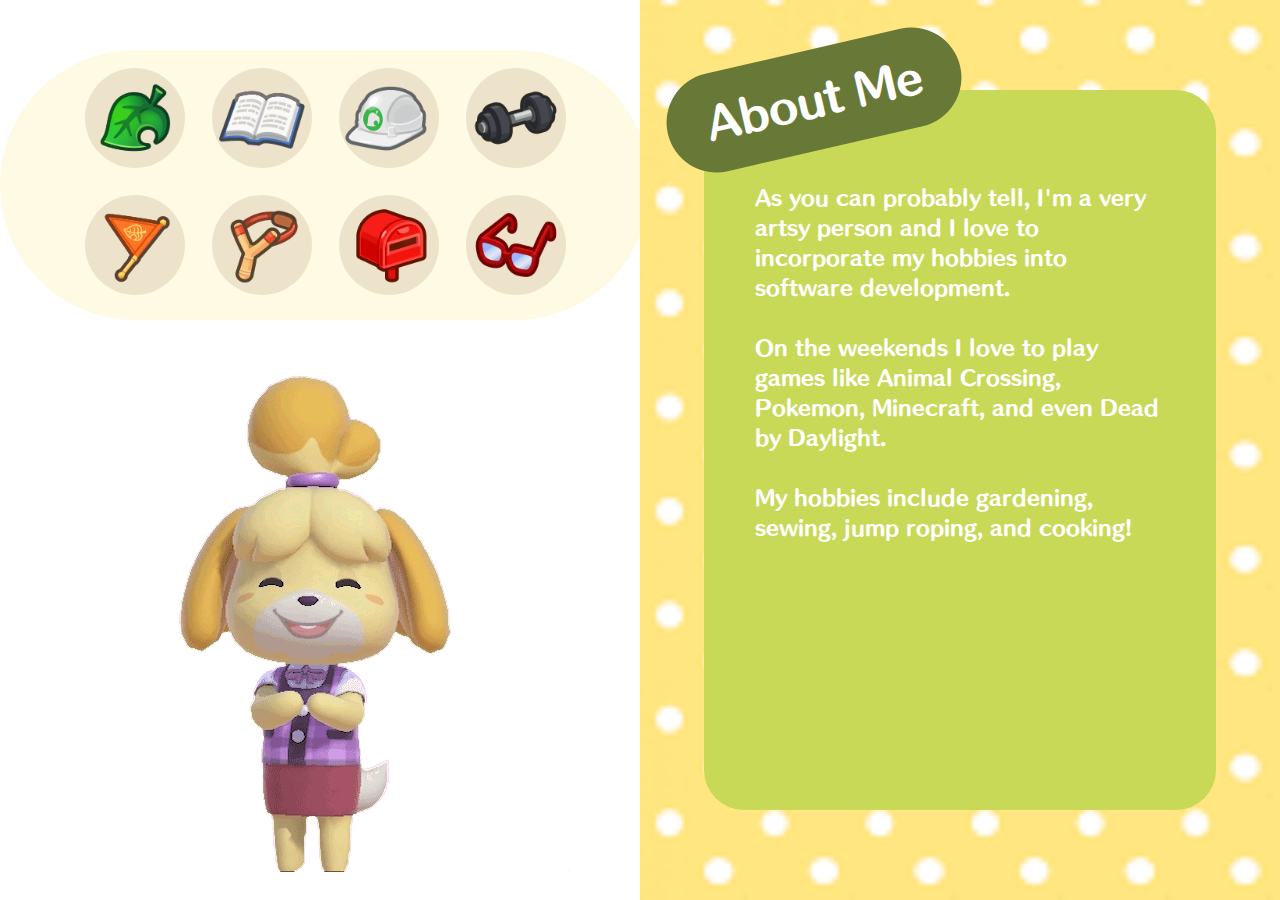
==== index.html @ ef81800f "Put everything on one html file" ====
<!DOCTYPE html>
<html lang="en">
  <head>
    <meta charset="UTF-8" />
    <meta http-equiv="X-UA-Compatible" content="IE=edge" />
    <meta name="viewport" content="width=device-width, initial-scale=1.0" />
    <title>Cesar Fuentes</title>
    <link rel="stylesheet" href="./styles.css" />
    <script type="module" src="element.js"></script>
    <script src="index.js"></script>
  </head>
  <body onload="ShowPanel('panel-1')">

     <!-- TODO: Intro  -->

    <div class="left-side">
      <navbar-template></navbar-template>     

       <!-- TODO: Character Animation -->
      <div class="animation"></div>

    </div>

    <div class="right-side">

      <panel-home id="panel-1"></panel-home>
      <panel-education id="panel-2"></panel-education>
      <panel-work id="panel-3"></panel-work>
      <panel-projects id="panel-4"></panel-projects>
      <panel-leader id="panel-5"></panel-leader>
      <panel-skills id="panel-6"></panel-skills>
      <panel-contact id="panel-7"></panel-contact>
      <panel-about id="panel-8"></panel-about>

    </div>

  </body>
</html>
---- styles.css ----
/* CSS variables ------------------------------------------------- */

html{ 
    -o-user-select: none;
    -moz-user-select: none;
    -webkit-user-select: none;
    user-select: none; 
}
p,a,h1,h2,h3,h4,h5,h6,div,br,li,td,article{
    -o-user-select: text;
    -moz-user-select: text;
    -webkit-user-select: text;
    user-select: text;
}


/* global styles ------------------------------------------------- */

:root {
    /* --selected-buton: #2BA49F; */
}
  
body {
    margin: 0;
}

form {
    display: inline;
}

.navbar {
    width: 650px;
    height: 270px;
    background-color: #FFFAE4;
    border-radius: 200px;
    display: table;
    margin: auto;
    margin-top: 50px;
    margin-bottom: 50px;
}

.buttons {
    text-align:center;
    display:table-cell;
    vertical-align: middle;
}


.btn {
    height: 100px;
    width: 100px;
    border-radius: 50%;
    background-color: #EDE3CA;
    margin: 10px;
}

.btn:hover {
    background-color: #2BA49F;

    /* TODO: change size slightly */
}


.btn:root {
    background-color: #2BA49F;
}





.left-side {  
    position: absolute;
    top: 0;
    right: 50%; 
    width: 50%; 
    height: 100%;
    /* background-position: 0 0; 
    background-repeat: no-repeat; 
    background-size: cover; */
}

.right-side {  
    position: absolute;
    top: 0;
    left: 50%; 
    width: 50%; 
    height: 100%;
}

.wallpaper {  
    width: 100%;
    height: 100%;
    position: absolute;
    top: 0;
    left: 0;
    background-repeat: repeat;
    background-position: 0 0;
    background-size: auto 100%;
    /*adjust s value for speed*/
    animation: animatedBackground 0s linear infinite; 
    /* 500000ms */
}


@keyframes animatedBackground {
    from {
        background-position: 0 0;
    }
    to {
        background-position: -1000px;
    }
}



.panel-partial {
    width: 80%;
    height: 70%;
    position: absolute;
    left: 50%;
    top: 50%;
    -webkit-transform: translate(-50%, -50%);
    transform: translate(-50%, -50%);
    border-radius: 40px;
    text-align: left;

    display: table;
}

.btn-long{
    opacity: 1;
    width: 300px;
    height: 100px;
    border-radius: 200px;
    text-align: center;
    vertical-align: middle;
    line-height: 100px;  
}



.panel-full {
    /* // opacity: 0.91; */

    width: 80%;
    height: 80%;
    position: absolute;
    left: 50%;
    top: 50%;
    -webkit-transform: translate(-50%, -50%);
    transform: translate(-50%, -50%);
    border-radius: 40px;
    text-align: left;

    display: table;
}

.titlebox {
    opacity: 1;
    width: 300px;
    height: 100px;
    border-radius: 200px;
    text-align: center;
    vertical-align: middle;
    line-height: 100px;  

    position: absolute;
    left: -40px;
    top: -40px;
    transform: rotate(-13deg);
}

.textbox {
    width: 80%;
    margin: 0 auto;
    margin-top: 10;

}





@font-face {
    font-family: 'animalCrossing';
    src: url(fonts/nintendoP_Humming-E_002pr.otf);
}



p2 {
    font-size: 31pt;
    font-family: animalCrossing;
    color: #FFF;
}

p, li, .tooltip {
    font-size: 15pt;
    font-family: animalCrossing;
    color: #FFF;
    line-height: 1.5;
}


.animation {
    display: block;
    height: 502px;
    width: 522px;
    background: url("animations/clapping.gif") no-repeat center center;
    margin: auto;
}




/* NAVIGATION BAR ------------------------------------------------- */

.tooltip {
    position:relative; /* making the .tooltip span a container for the tooltip text */
}

.tooltip:before {
    content: attr(data-text); /* here's the magic */
    position:absolute;
    transform:translateX(-20%);
    z-index: 1;
    top: 50%;

    margin-top:10px;

    width:200px;
    padding:10px;
    border-radius:10px;
    background:#2BA49F;
    color: #fff;
    text-align:center;
    display:none;
  }

  .tooltip:hover:before {
    display:block;
  }

  .tooltip:after {
    content: "";
    position: absolute;
    
    /* position tooltip correctly */
    /* transform:translateX(20%); */
    /* left:100%; */
    margin-left:12px;

    /* vertically center */
    top:50%;
    transform:translateY(-50%);


   
    /* the arrow */
    border: 50px solid #000;
    border-color: transparent transparent #2BA49F transparent;
    
    display:none;
  }
  .tooltip:hover:before, .tooltip:hover:after {
    display:block;
  }




li:not(:last-child) {
    margin-bottom: 20px;
}
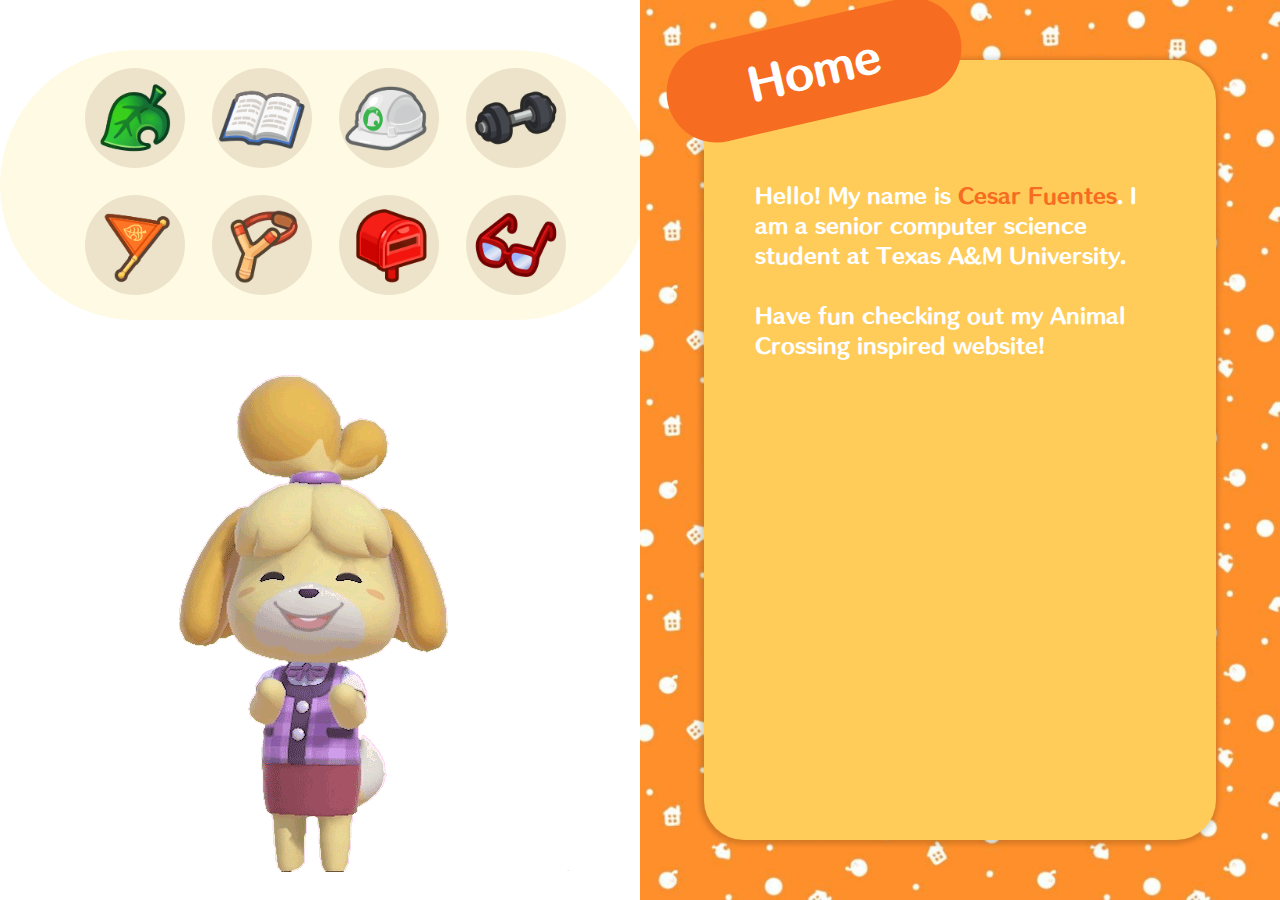
==== commit 9d00da11: "Fixed all pages on one file" ====
--- a/index.html
+++ b/index.html
@@ -9,31 +9,23 @@
     <script type="module" src="element.js"></script>
     <script src="index.js"></script>
   </head>
-  <body onload="ShowPanel('panel-1')">
-
-     <!-- TODO: Intro  -->
+  <body onload="bttnClicked(panel-1)">
 
     <div class="left-side">
       <navbar-template></navbar-template>     
-
-       <!-- TODO: Character Animation -->
-      <div class="animation"></div>
-
+      <div class="animation"></div> 
     </div>
 
-    <div class="right-side">
-
-      <panel-home id="panel-1"></panel-home>
-      <panel-education id="panel-2"></panel-education>
-      <panel-work id="panel-3"></panel-work>
-      <panel-projects id="panel-4"></panel-projects>
-      <panel-leader id="panel-5"></panel-leader>
-      <panel-skills id="panel-6"></panel-skills>
-      <panel-contact id="panel-7"></panel-contact>
-      <panel-about id="panel-8"></panel-about>
-
+    <div class="right-side" id="panels">
+      <div class="panel" id="panel-1"><panel-home ></panel-home></div>
+      <div class="panel" id="panel-2" style="display:none"><panel-education></panel-education></div>
+      <div class="panel" id="panel-3" style="display:none"><panel-work></panel-work></div>
+      <div class="panel" id="panel-4" style="display:none"><panel-projects></panel-projects></div>
+      <div class="panel" id="panel-5" style="display:none"><panel-leader></panel-leader></div>
+      <div class="panel" id="panel-6" style="display:none"><panel-skills></panel-skills></div>
+      <div class="panel" id="panel-7" style="display:none"><panel-contact></panel-contact></div>
+      <div class="panel" id="panel-8" style="display:none"><panel-about></panel-about></div>
     </div>
 
   </body>
 </html>
-
--- a/styles.css
+++ b/styles.css
@@ -12,6 +12,7 @@
     -webkit-user-select: text;
     user-select: text;
 }
+
 
 
 /* global styles ------------------------------------------------- */
@@ -37,6 +38,8 @@
     margin: auto;
     margin-top: 50px;
     margin-bottom: 50px;
+
+
 }
 
 .buttons {
@@ -97,9 +100,11 @@
     background-repeat: repeat;
     background-position: 0 0;
     background-size: auto 100%;
+
     /*adjust s value for speed*/
-    animation: animatedBackground 0s linear infinite; 
+    /* animation: animatedBackground 0s linear infinite;  */
     /* 500000ms */
+    /* transition: background .3s linear; */
 }
 
 
@@ -126,6 +131,8 @@
     text-align: left;
 
     display: table;
+
+
 }
 
 .btn-long{
@@ -154,6 +161,15 @@
     text-align: left;
 
     display: table;
+
+    /* box-shadow: 5px 5px 10px 2px rgba(0,0,0,.8); */
+
+    -webkit-box-shadow: -1px 1px 5px 3px rgba(0, 0, 0, 0.159);
+    -moz-box-shadow: -1px 1px 5px 3px rgba(0, 0, 0, 0.159);
+    box-shadow: -1px 1px 5px 3px rgba(0, 0, 0, 0.159);
+
+    border-color: aqua;
+
 }
 
 .titlebox {
@@ -171,11 +187,16 @@
     transform: rotate(-13deg);
 }
 
+
 .textbox {
     width: 80%;
-    margin: 0 auto;
-    margin-top: 10;
-
+    height: 600px;
+    margin: 100px auto 80px auto;
+    overflow: scroll;
+}
+
+.textbox::-webkit-scrollbar {
+    display: none;
 }
 
 
@@ -274,3 +295,15 @@
     margin-bottom: 20px;
 }
 
+
+
+
+
+/* .panel {
+    display: block;
+} */
+
+/* 
+.hide {
+    display: none;
+} */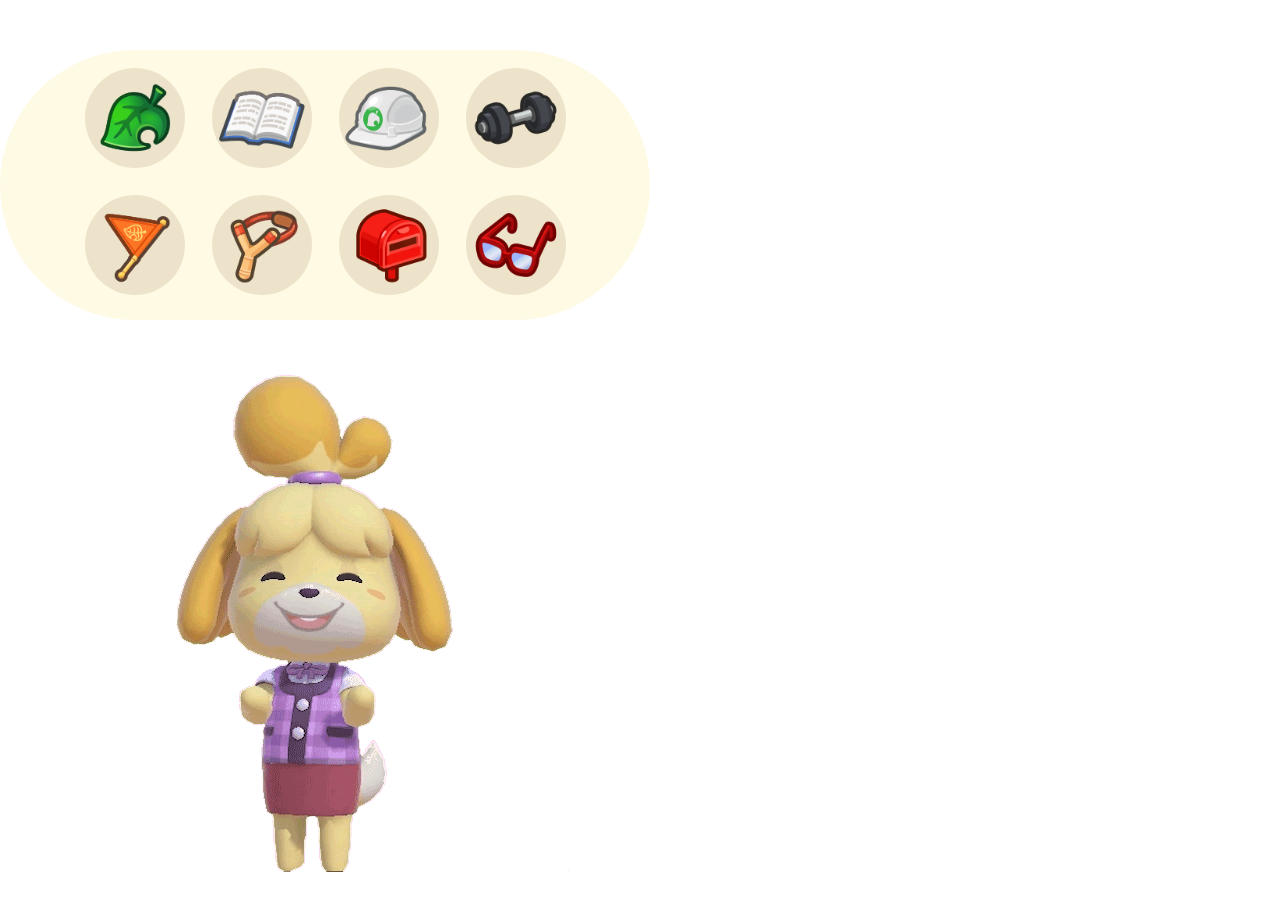
==== commit 712faca6: "Initial formatting fixes" ====
--- a/index.html
+++ b/index.html
@@ -12,7 +12,7 @@
   <body onload="bttnClicked(panel-1)">
 
     <div class="left-side">
-      <navbar-template></navbar-template>     
+      <navbar-template></navbar-template>
       <div class="animation"></div> 
     </div>
 
--- a/styles.css
+++ b/styles.css
@@ -1,4 +1,4 @@
-/* CSS variables ------------------------------------------------- */
+/* Global Styles ------------------------------------------------- */
 
 html{ 
     -o-user-select: none;
@@ -13,20 +13,55 @@
     user-select: text;
 }
 
-
-
-/* global styles ------------------------------------------------- */
-
-:root {
-    /* --selected-buton: #2BA49F; */
-}
-  
+@font-face {
+    font-family: 'animalCrossing';
+    src: url(fonts/nintendoP_Humming-E_002pr.otf);
+}
+
+p2 {
+    font-size: 31pt;
+    font-family: animalCrossing;
+    color: #FFF;
+}
+
+p, li, .tooltip {
+    font-size: 15pt;
+    font-family: animalCrossing;
+    color: #FFF;
+    line-height: 1.5;
+}
+
+li:not(:last-child) {
+    margin-bottom: 20px;
+}
+
 body {
     margin: 0;
 }
 
+:root {
+    --outline-color: #636666;
+    --dark-color: #63666652;
+}
+
+/* Navigation Bar ------------------------------------------------- */
+
 form {
     display: inline;
+}
+
+@media only screen and (max-width: 1436px) {
+
+    .left-side {  
+        width: 100%; 
+        right: 0%; 
+    }
+    
+    .right-side {  
+        width: 0%; 
+        display: none;
+    }    
+
 }
 
 .navbar {
@@ -38,8 +73,6 @@
     margin: auto;
     margin-top: 50px;
     margin-bottom: 50px;
-
-
 }
 
 .buttons {
@@ -47,7 +80,6 @@
     display:table-cell;
     vertical-align: middle;
 }
-
 
 .btn {
     height: 100px;
@@ -59,18 +91,56 @@
 
 .btn:hover {
     background-color: #2BA49F;
-
-    /* TODO: change size slightly */
-}
-
+}
 
 .btn:root {
     background-color: #2BA49F;
 }
 
-
-
-
+/* 
+
+.tooltip {
+    position:relative;
+}
+
+.tooltip:before {
+    content: attr(data-text);
+    position:absolute;
+    transform:translateX(-20%);
+    z-index: 1;
+    top: 50%;
+    margin-top:10px;
+    width:200px;
+    padding:10px;
+    border-radius:10px;
+    background:#2BA49F;
+    color: #fff;
+    text-align:center;
+    display:none;
+}
+
+.tooltip:hover:before {
+    display:block;
+}
+
+.tooltip:after {
+    content: "";
+    position: absolute;
+    margin-left:12px;
+    top:50%;
+    transform:translateY(-50%);
+    border: 50px solid #000;
+    border-color: transparent transparent #2BA49F transparent;
+    display:none;
+} 
+
+.tooltip:hover:before, .tooltip:hover:after {
+    display:block;
+} 
+
+*/
+
+/* Panels ------------------------------------------------- */
 
 .left-side {  
     position: absolute;
@@ -78,9 +148,6 @@
     right: 50%; 
     width: 50%; 
     height: 100%;
-    /* background-position: 0 0; 
-    background-repeat: no-repeat; 
-    background-size: cover; */
 }
 
 .right-side {  
@@ -100,13 +167,11 @@
     background-repeat: repeat;
     background-position: 0 0;
     background-size: auto 100%;
-
     /*adjust s value for speed*/
-    /* animation: animatedBackground 0s linear infinite;  */
+    /* animation: animatedBackground 500000ms linear infinite;  */
     /* 500000ms */
     /* transition: background .3s linear; */
 }
-
 
 @keyframes animatedBackground {
     from {
@@ -117,8 +182,6 @@
     }
 }
 
-
-
 .panel-partial {
     width: 80%;
     height: 70%;
@@ -129,10 +192,7 @@
     transform: translate(-50%, -50%);
     border-radius: 40px;
     text-align: left;
-
     display: table;
-
-
 }
 
 .btn-long{
@@ -145,11 +205,7 @@
     line-height: 100px;  
 }
 
-
-
 .panel-full {
-    /* // opacity: 0.91; */
-
     width: 80%;
     height: 80%;
     position: absolute;
@@ -159,17 +215,10 @@
     transform: translate(-50%, -50%);
     border-radius: 40px;
     text-align: left;
-
     display: table;
-
-    /* box-shadow: 5px 5px 10px 2px rgba(0,0,0,.8); */
-
-    -webkit-box-shadow: -1px 1px 5px 3px rgba(0, 0, 0, 0.159);
-    -moz-box-shadow: -1px 1px 5px 3px rgba(0, 0, 0, 0.159);
-    box-shadow: -1px 1px 5px 3px rgba(0, 0, 0, 0.159);
-
-    border-color: aqua;
-
+    filter: drop-shadow(0 0 10px rgba(51, 51, 51, 0.228));
+    /* 0 0 100px */
+    /* drop-shadow(0 0 100px var(--dark-color));  */
 }
 
 .titlebox {
@@ -180,13 +229,11 @@
     text-align: center;
     vertical-align: middle;
     line-height: 100px;  
-
     position: absolute;
     left: -40px;
     top: -40px;
     transform: rotate(-13deg);
 }
-
 
 .textbox {
     width: 80%;
@@ -199,30 +246,7 @@
     display: none;
 }
 
-
-
-
-
-@font-face {
-    font-family: 'animalCrossing';
-    src: url(fonts/nintendoP_Humming-E_002pr.otf);
-}
-
-
-
-p2 {
-    font-size: 31pt;
-    font-family: animalCrossing;
-    color: #FFF;
-}
-
-p, li, .tooltip {
-    font-size: 15pt;
-    font-family: animalCrossing;
-    color: #FFF;
-    line-height: 1.5;
-}
-
+/* Character Animations ------------------------------------------------- */
 
 .animation {
     display: block;
@@ -231,79 +255,3 @@
     background: url("animations/clapping.gif") no-repeat center center;
     margin: auto;
 }
-
-
-
-
-/* NAVIGATION BAR ------------------------------------------------- */
-
-.tooltip {
-    position:relative; /* making the .tooltip span a container for the tooltip text */
-}
-
-.tooltip:before {
-    content: attr(data-text); /* here's the magic */
-    position:absolute;
-    transform:translateX(-20%);
-    z-index: 1;
-    top: 50%;
-
-    margin-top:10px;
-
-    width:200px;
-    padding:10px;
-    border-radius:10px;
-    background:#2BA49F;
-    color: #fff;
-    text-align:center;
-    display:none;
-  }
-
-  .tooltip:hover:before {
-    display:block;
-  }
-
-  .tooltip:after {
-    content: "";
-    position: absolute;
-    
-    /* position tooltip correctly */
-    /* transform:translateX(20%); */
-    /* left:100%; */
-    margin-left:12px;
-
-    /* vertically center */
-    top:50%;
-    transform:translateY(-50%);
-
-
-   
-    /* the arrow */
-    border: 50px solid #000;
-    border-color: transparent transparent #2BA49F transparent;
-    
-    display:none;
-  }
-  .tooltip:hover:before, .tooltip:hover:after {
-    display:block;
-  }
-
-
-
-
-li:not(:last-child) {
-    margin-bottom: 20px;
-}
-
-
-
-
-
-/* .panel {
-    display: block;
-} */
-
-/* 
-.hide {
-    display: none;
-} */